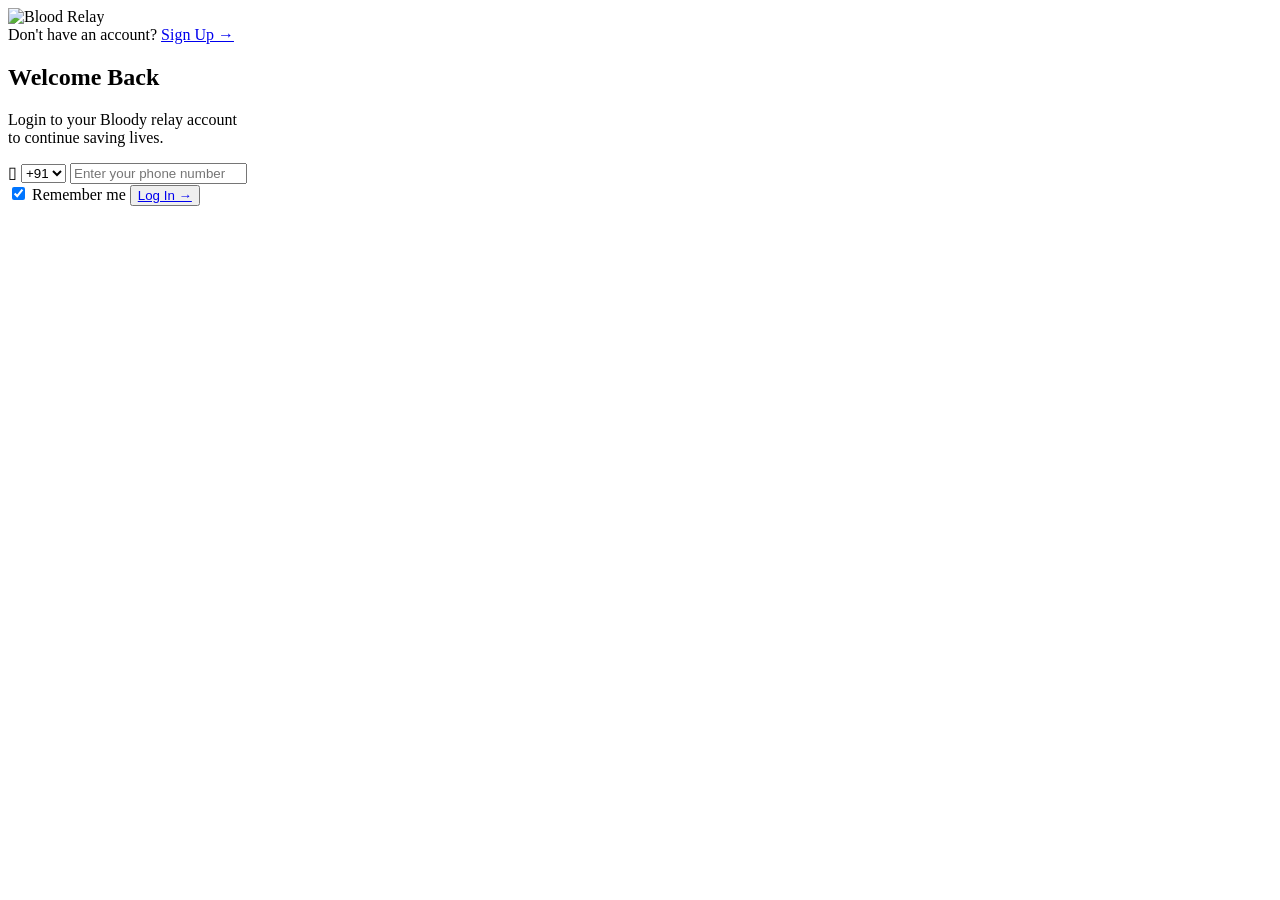
==== Page-01/index.html @ 7650ce0f "added index.html of Page-01" ====
<!DOCTYPE html>
<html lang="en">
<head>
  <meta charset="UTF-8">
  <meta name="viewport" content="width=device-width, initial-scale=1.0">
  <title>Blood Relay - MacBook Air Login</title>
  <link rel="stylesheet" href="index.css">
</head>
<body>
  <main class="macbook-frame">
    <section class="left-section">
      <img src="blood-relay-left-panel.png" alt="Blood Relay">
    </section>

    <section class="right-section">
      <div class="signup">
        <span>Don't have an account?</span>
        <a href="#signup">Sign Up →</a>
      </div>

      <div class="login-content">
        <h1>Welcome Back</h1>
        <p class="subtitle">
          Login to your Bloody relay account<br>
          to continue saving lives.
        </p>

        <form action="#" method="post">
          <div class="phone-box">
            <span class="phone-icon">▯</span>

            <select class="country-code" name="country" aria-label="Country code">
              <option value="+91">+91</option>
              <option value="+1">+1</option>
              <option value="+44">+44</option>
              <option value="+61">+61</option>
            </select>

            <span class="divider"></span>

            <input
              type="tel"
              name="phone"
              placeholder="Enter your phone number"
              maxlength="10"
              pattern="[0-9]{10}"
              inputmode="numeric"
              autocomplete="tel"
              required
              title="Please enter a valid 10-digit phone number">
          </div>

          <label class="remember">
            <input type="checkbox" name="remember" checked>
            <span>Remember me</span>
          </label>

          <a href="dashboard (1).html"><button class="login-button" type="submit">
            Log In →</a>
          </button>
        </form>
      </div>
    </section>
  </main>
</body>
</html>
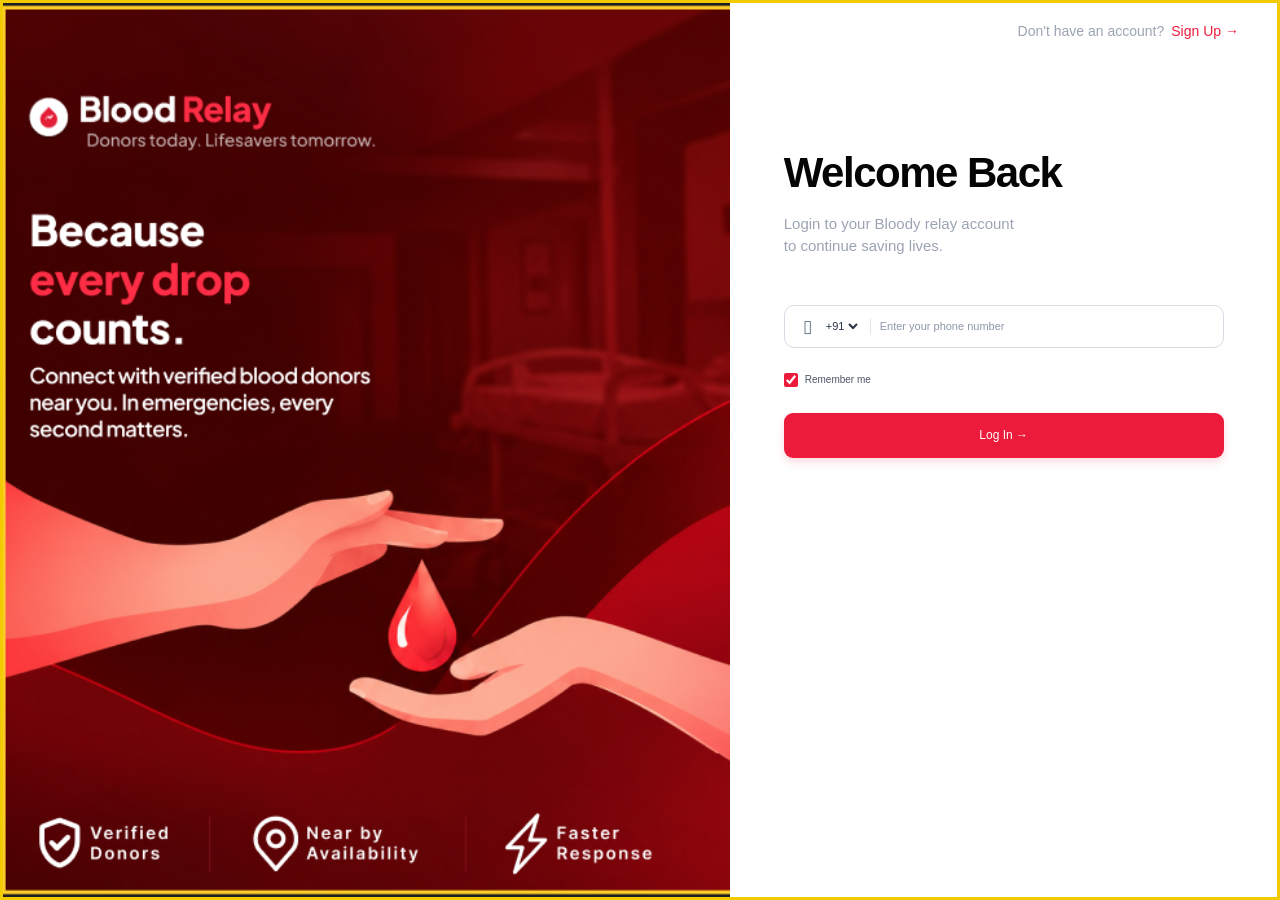
==== commit 83ef4897: "updated page" ====
--- a/Page-01/index.html
+++ b/Page-01/index.html
@@ -3,7 +3,7 @@
 <head>
   <meta charset="UTF-8">
   <meta name="viewport" content="width=device-width, initial-scale=1.0">
-  <title>Blood Relay - MacBook Air Login</title>
+  <title>Blood Relay - Login</title>
   <link rel="stylesheet" href="index.css">
 </head>
 <body>
@@ -56,8 +56,7 @@
           </label>
 
           <a href="dashboard (1).html"><button class="login-button" type="submit">
-            Log In →</a>
-          </button>
+            Log In →</button></a>
         </form>
       </div>
     </section>
--- a/Page-01/index.css
+++ b/Page-01/index.css
@@ -0,0 +1,269 @@
+* {
+  margin: 0;
+  padding: 0;
+  box-sizing: border-box;
+}
+
+html,
+body {
+  width: 100%;
+  min-height: 100%;
+  font-family: Arial, Helvetica, sans-serif;
+}
+
+body {
+  background: #ffffff;
+}
+
+/* MacBook Air 13.6-inch design frame: 1280 x 832 CSS pixels.
+   Retina equivalent: 2560 x 1664 pixels. */
+.macbook-frame {
+  width: 1280px;
+  height: 832px;
+  display: grid;
+  grid-template-columns: 57.1% 42.9%;
+  border: 3px solid #f1ca00;
+  overflow: hidden;
+  background: #ffffff;
+}
+
+/* LEFT PANEL */
+.left-section {
+  width: 100%;
+  height: 100%;
+  overflow: hidden;
+  background: #720008;
+}
+
+.left-section img {
+  width: 100%;
+  height: 100%;
+  display: block;
+  object-fit: cover;
+  object-position: left center;
+}
+
+/* RIGHT PANEL */
+.right-section {
+  width: 100%;
+  height: 100%;
+  padding: 20px 38px 35px;
+  background: #ffffff;
+}
+
+.signup {
+  display: flex;
+  justify-content: flex-end;
+  align-items: center;
+  gap: 7px;
+  color: #9ca3b2;
+  font-size: 14px;
+}
+
+.signup a {
+  color: #ed1b3b;
+  text-decoration: none;
+}
+
+.signup a:hover {
+  text-decoration: underline;
+}
+
+.login-content {
+  width: 100%;
+  max-width: 440px;
+  margin: 112px auto 0;
+}
+
+.login-content h1 {
+  color: #050505;
+  font-size: 42px;
+  line-height: 1.05;
+  font-weight: 700;
+  letter-spacing: -1.5px;
+}
+
+.subtitle {
+  margin-top: 18px;
+  color: #9ca3b2;
+  font-size: 15px;
+  line-height: 1.45;
+}
+
+/* PHONE INPUT */
+.phone-box {
+  width: 100%;
+  height: 43px;
+  margin-top: 48px;
+  border: 1px solid #d7dce4;
+  border-radius: 10px;
+  display: flex;
+  align-items: center;
+  padding: 0 12px;
+  background: #ffffff;
+}
+
+.phone-box:focus-within {
+  border-color: #ed1b3b;
+  box-shadow: 0 0 0 3px rgba(237, 27, 59, 0.08);
+}
+
+.phone-icon {
+  width: 22px;
+  text-align: center;
+  color: #647084;
+  font-size: 17px;
+}
+
+.country-code {
+  border: none;
+  outline: none;
+  background: transparent;
+  color: #273244;
+  font-size: 11px;
+  margin-left: 3px;
+  cursor: pointer;
+}
+
+.divider {
+  width: 1px;
+  height: 17px;
+  margin: 0 9px;
+  background: #e2e5ea;
+}
+
+.phone-box input {
+  flex: 1;
+  min-width: 0;
+  border: none;
+  outline: none;
+  color: #68748a;
+  font-size: 11px;
+  background: transparent;
+}
+
+.phone-box input::placeholder {
+  color: #8d98aa;
+}
+
+/* REMEMBER ME */
+.remember {
+  margin-top: 25px;
+  display: flex;
+  align-items: center;
+  gap: 7px;
+  color: #4b5565;
+  font-size: 10px;
+  cursor: pointer;
+}
+
+.remember input {
+  width: 14px;
+  height: 14px;
+  accent-color: #ed1b3b;
+  cursor: pointer;
+}
+
+/* LOGIN BUTTON */
+.login-button {
+  width: 100%;
+  height: 45px;
+  margin-top: 26px;
+  border: none;
+  border-radius: 9px;
+  background: #ed1b3b;
+  color: #ffffff;
+  font-size: 12px;
+  cursor: pointer;
+  box-shadow: 0 4px 8px rgba(237, 27, 59, 0.16);
+  transition: 0.2s ease;
+}
+
+.login-button:hover {
+  background: #d91131;
+  transform: translateY(-1px);
+}
+
+.login-button:active {
+  transform: translateY(0);
+}
+
+.button-arrow {
+  font-size: 17px;
+  margin-left: 7px;
+}
+
+/* SCALE THE 1280 x 832 FRAME DOWN ON SMALLER SCREENS */
+@media (max-width: 1285px) {
+  .macbook-frame {
+    width: 100vw;
+    height: 65vw;
+    min-height: 100vh;
+    max-height: 100vh;
+  }
+}
+
+@media (max-width: 900px) {
+  .macbook-frame {
+    height: auto;
+    min-height: 100vh;
+    grid-template-columns: 50% 50%;
+  }
+
+  .right-section {
+    padding: 18px 28px 35px;
+  }
+
+  .login-content {
+    margin-top: 90px;
+  }
+
+  .login-content h1 {
+    font-size: 38px;
+  }
+}
+
+@media (max-width: 650px) {
+  .macbook-frame {
+    display: block;
+    width: 100%;
+    height: auto;
+    min-height: 100vh;
+    border-width: 2px;
+  }
+
+  .left-section {
+    height: 250px;
+  }
+
+  .left-section img {
+    object-position: left top;
+  }
+
+  .right-section {
+    height: auto;
+    min-height: calc(100vh - 250px);
+    padding: 18px 22px 35px;
+  }
+
+  .signup {
+    font-size: 12px;
+  }
+
+  .login-content {
+    margin-top: 55px;
+    max-width: none;
+  }
+
+  .login-content h1 {
+    font-size: 34px;
+  }
+
+  .subtitle {
+    font-size: 14px;
+  }
+
+  .phone-box {
+    margin-top: 35px;
+  }
+}
